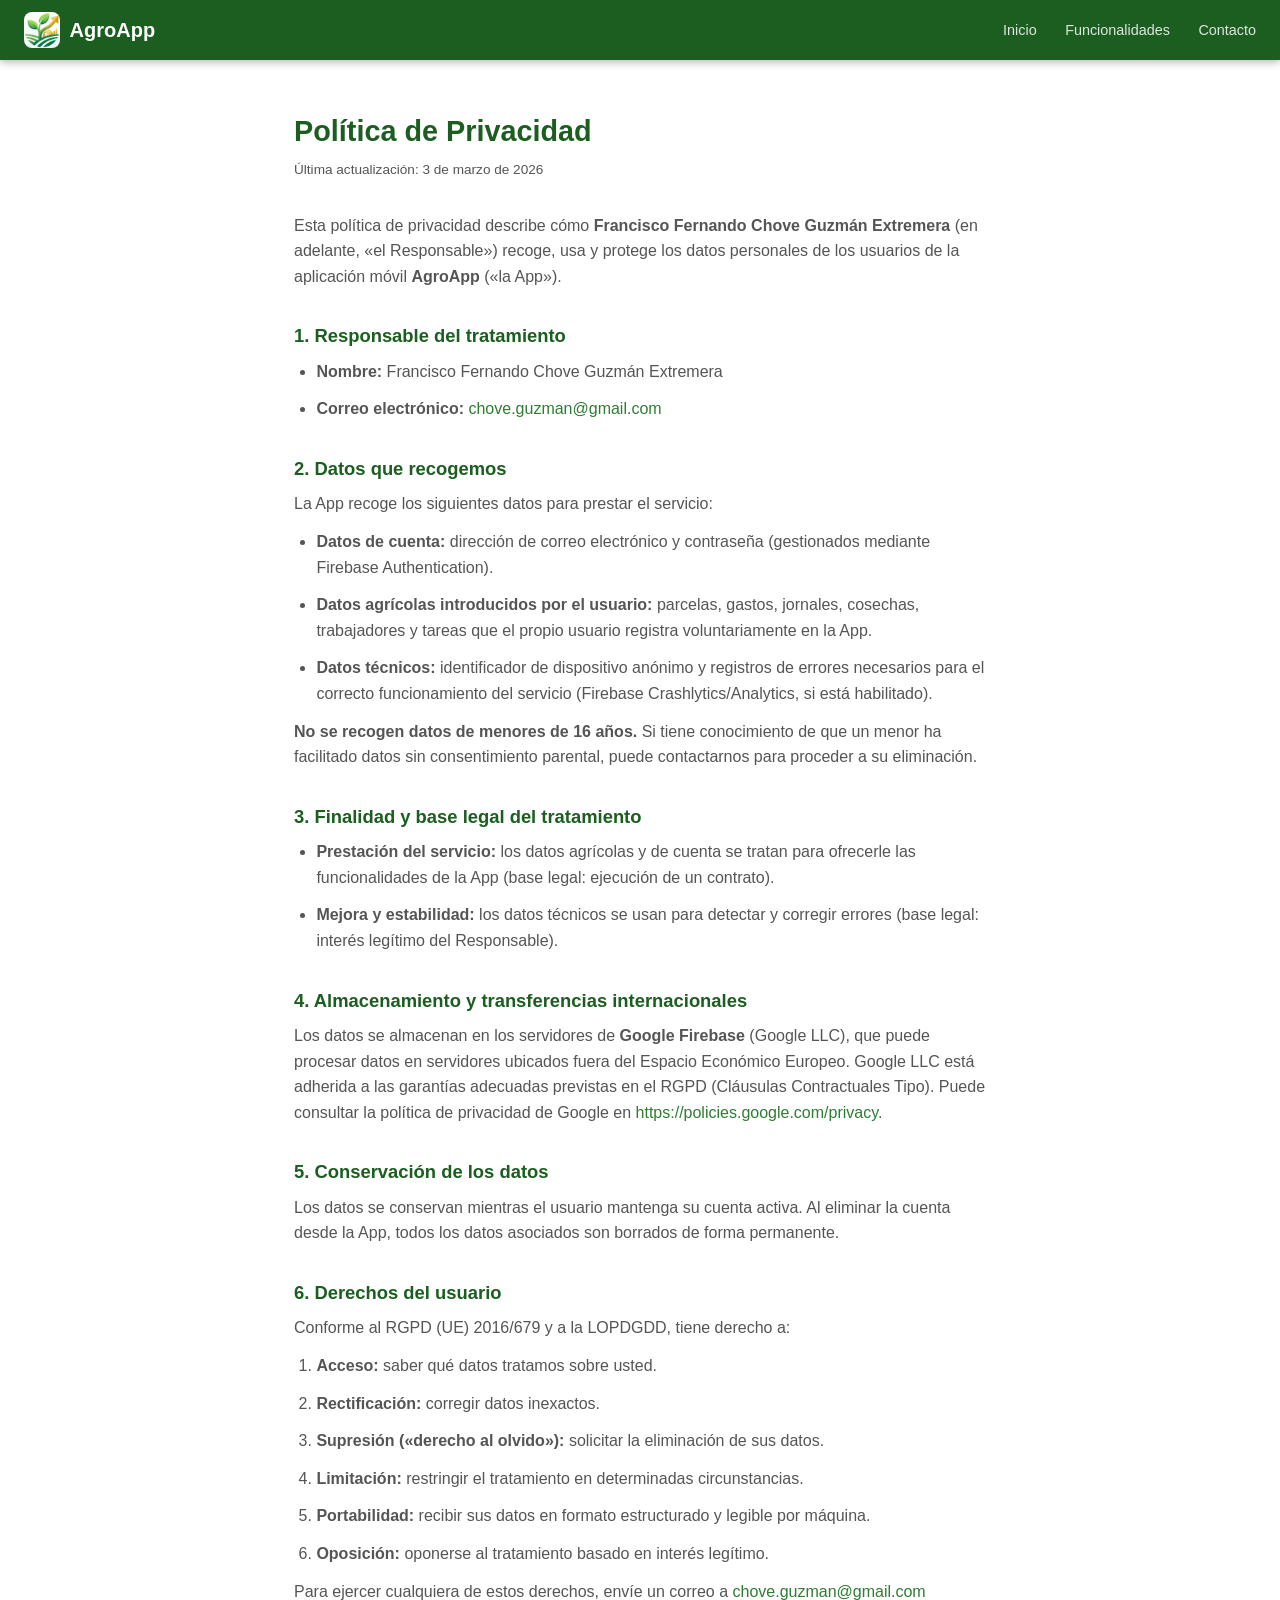
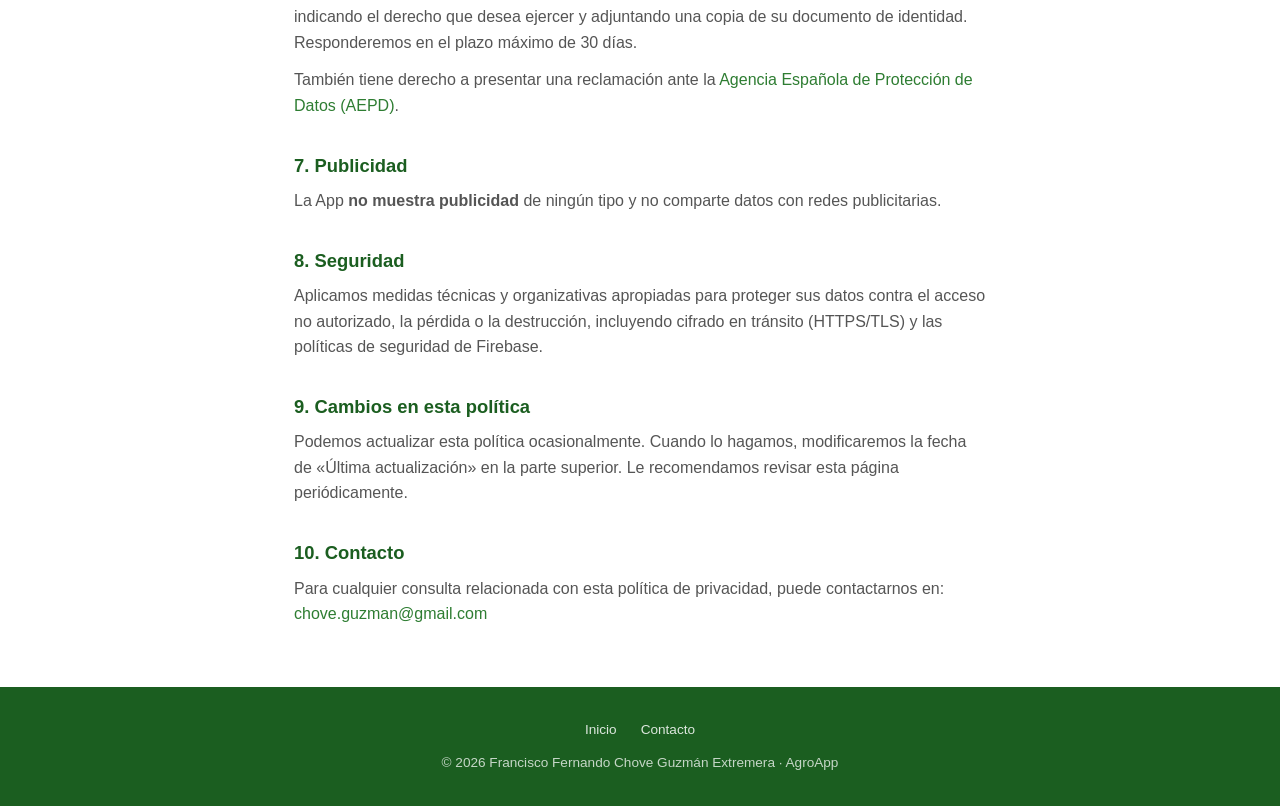
==== politica-privacidad.html @ 94ca84e6 "Web creation" ====
<!DOCTYPE html>
<html lang="es">
<head>
  <meta charset="UTF-8" />
  <meta name="viewport" content="width=device-width, initial-scale=1.0" />
  <title>Política de Privacidad — AgroApp</title>
  <meta name="description" content="Política de privacidad de la aplicación AgroApp." />
  <link rel="icon" type="image/png" href="icon.png" />
  <link rel="stylesheet" href="style.css" />
</head>
<body>

<!-- ===== HEADER ===== -->
<header>
  <div class="logo">
    <img src="icon.png" alt="AgroApp icono" />
    AgroApp
  </div>
  <nav>
    <a href="index.html">Inicio</a>
    <a href="index.html#funcionalidades">Funcionalidades</a>
    <a href="mailto:chove.guzman@gmail.com">Contacto</a>
  </nav>
</header>

<!-- ===== CONTENIDO ===== -->
<main class="prose">

  <h1>Política de Privacidad</h1>
  <p class="last-updated">Última actualización: 3 de marzo de 2026</p>

  <p>
    Esta política de privacidad describe cómo <strong>Francisco Fernando Chove Guzmán Extremera</strong>
    (en adelante, «el Responsable») recoge, usa y protege los datos personales de los usuarios de la
    aplicación móvil <strong>AgroApp</strong> («la App»).
  </p>

  <h2>1. Responsable del tratamiento</h2>
  <ul>
    <li><strong>Nombre:</strong> Francisco Fernando Chove Guzmán Extremera</li>
    <li><strong>Correo electrónico:</strong> <a href="mailto:chove.guzman@gmail.com">chove.guzman@gmail.com</a></li>
  </ul>

  <h2>2. Datos que recogemos</h2>
  <p>La App recoge los siguientes datos para prestar el servicio:</p>
  <ul>
    <li><strong>Datos de cuenta:</strong> dirección de correo electrónico y contraseña (gestionados mediante Firebase Authentication).</li>
    <li><strong>Datos agrícolas introducidos por el usuario:</strong> parcelas, gastos, jornales, cosechas, trabajadores y tareas que el propio usuario registra voluntariamente en la App.</li>
    <li><strong>Datos técnicos:</strong> identificador de dispositivo anónimo y registros de errores necesarios para el correcto funcionamiento del servicio (Firebase Crashlytics/Analytics, si está habilitado).</li>
  </ul>
  <p>
    <strong>No se recogen datos de menores de 16 años.</strong> Si tiene conocimiento de que un menor ha facilitado datos sin consentimiento parental, puede contactarnos para proceder a su eliminación.
  </p>

  <h2>3. Finalidad y base legal del tratamiento</h2>
  <ul>
    <li><strong>Prestación del servicio:</strong> los datos agrícolas y de cuenta se tratan para ofrecerle las funcionalidades de la App (base legal: ejecución de un contrato).</li>
    <li><strong>Mejora y estabilidad:</strong> los datos técnicos se usan para detectar y corregir errores (base legal: interés legítimo del Responsable).</li>
  </ul>

  <h2>4. Almacenamiento y transferencias internacionales</h2>
  <p>
    Los datos se almacenan en los servidores de <strong>Google Firebase</strong> (Google LLC), que puede procesar datos en servidores ubicados fuera del Espacio Económico Europeo.
    Google LLC está adherida a las garantías adecuadas previstas en el RGPD (Cláusulas Contractuales Tipo).
    Puede consultar la política de privacidad de Google en
    <a href="https://policies.google.com/privacy" target="_blank" rel="noopener">https://policies.google.com/privacy</a>.
  </p>

  <h2>5. Conservación de los datos</h2>
  <p>
    Los datos se conservan mientras el usuario mantenga su cuenta activa. Al eliminar la cuenta desde la App, todos los datos asociados son borrados de forma permanente.
  </p>

  <h2>6. Derechos del usuario</h2>
  <p>Conforme al RGPD (UE) 2016/679 y a la LOPDGDD, tiene derecho a:</p>
  <ol>
    <li><strong>Acceso:</strong> saber qué datos tratamos sobre usted.</li>
    <li><strong>Rectificación:</strong> corregir datos inexactos.</li>
    <li><strong>Supresión («derecho al olvido»):</strong> solicitar la eliminación de sus datos.</li>
    <li><strong>Limitación:</strong> restringir el tratamiento en determinadas circunstancias.</li>
    <li><strong>Portabilidad:</strong> recibir sus datos en formato estructurado y legible por máquina.</li>
    <li><strong>Oposición:</strong> oponerse al tratamiento basado en interés legítimo.</li>
  </ol>
  <p>
    Para ejercer cualquiera de estos derechos, envíe un correo a
    <a href="mailto:chove.guzman@gmail.com">chove.guzman@gmail.com</a>
    indicando el derecho que desea ejercer y adjuntando una copia de su documento de identidad.
    Responderemos en el plazo máximo de 30 días.
  </p>
  <p>
    También tiene derecho a presentar una reclamación ante la
    <a href="https://www.aepd.es" target="_blank" rel="noopener">Agencia Española de Protección de Datos (AEPD)</a>.
  </p>

  <h2>7. Publicidad</h2>
  <p>
    La App <strong>no muestra publicidad</strong> de ningún tipo y no comparte datos con redes publicitarias.
  </p>

  <h2>8. Seguridad</h2>
  <p>
    Aplicamos medidas técnicas y organizativas apropiadas para proteger sus datos contra el acceso no autorizado,
    la pérdida o la destrucción, incluyendo cifrado en tránsito (HTTPS/TLS) y las políticas de seguridad de Firebase.
  </p>

  <h2>9. Cambios en esta política</h2>
  <p>
    Podemos actualizar esta política ocasionalmente. Cuando lo hagamos, modificaremos la fecha de «Última actualización»
    en la parte superior. Le recomendamos revisar esta página periódicamente.
  </p>

  <h2>10. Contacto</h2>
  <p>
    Para cualquier consulta relacionada con esta política de privacidad, puede contactarnos en:<br />
    <a href="mailto:chove.guzman@gmail.com">chove.guzman@gmail.com</a>
  </p>

</main>

<!-- ===== FOOTER ===== -->
<footer>
  <div class="footer-links">
    <a href="index.html">Inicio</a>
    <a href="mailto:chove.guzman@gmail.com">Contacto</a>
  </div>
  <p>© 2026 Francisco Fernando Chove Guzmán Extremera · AgroApp</p>
</footer>

</body>
</html>
---- style.css ----
/* ===== Reset & Base ===== */
*, *::before, *::after { box-sizing: border-box; margin: 0; padding: 0; }

:root {
  --green-dark:  #1b5e20;
  --green-mid:   #2e7d32;
  --green-light: #43a047;
  --green-pale:  #e8f5e9;
  --gold:        #f9a825;
  --text:        #1c1c1e;
  --text-muted:  #555;
  --bg:          #fff;
  --radius:      12px;
  --shadow:      0 4px 20px rgba(0,0,0,.08);
}

html { scroll-behavior: smooth; }

body {
  font-family: -apple-system, BlinkMacSystemFont, 'Segoe UI', Roboto, sans-serif;
  color: var(--text);
  background: var(--bg);
  line-height: 1.6;
}

a { color: var(--green-mid); text-decoration: none; }
a:hover { text-decoration: underline; }

/* ===== Header / Nav ===== */
header {
  position: sticky; top: 0; z-index: 100;
  background: var(--green-dark);
  color: #fff;
  padding: 0 1.5rem;
  display: flex; align-items: center; justify-content: space-between;
  height: 60px;
  box-shadow: 0 2px 8px rgba(0,0,0,.3);
}

.logo {
  display: flex; align-items: center; gap: .6rem;
  font-size: 1.25rem; font-weight: 700; color: #fff;
}
.logo img { width: 36px; height: 36px; border-radius: 8px; }

nav a {
  color: rgba(255,255,255,.85);
  margin-left: 1.5rem;
  font-size: .9rem;
}
nav a:hover { color: #fff; text-decoration: none; }

/* ===== Hero ===== */
.hero {
  background: linear-gradient(135deg, var(--green-dark) 0%, var(--green-mid) 60%, var(--green-light) 100%);
  color: #fff;
  text-align: center;
  padding: 5rem 1.5rem 4rem;
}

.hero img.app-icon {
  width: 110px; height: 110px;
  border-radius: 24px;
  box-shadow: 0 8px 32px rgba(0,0,0,.35);
  margin-bottom: 1.5rem;
}

.hero h1 {
  font-size: clamp(2rem, 5vw, 3rem);
  font-weight: 800;
  margin-bottom: .5rem;
}

.hero .tagline {
  font-size: 1.15rem;
  opacity: .9;
  max-width: 520px;
  margin: 0 auto 2rem;
}

.badge-row {
  display: flex; gap: 1rem; justify-content: center; flex-wrap: wrap;
}

.badge-row img { height: 52px; }

/* ===== Sections ===== */
section { padding: 4rem 1.5rem; }
section:not(.hero):nth-child(even) { background: var(--green-pale); }

.container { max-width: 960px; margin: 0 auto; }

.section-title {
  font-size: 1.6rem; font-weight: 700;
  color: var(--green-dark);
  margin-bottom: 2rem;
  text-align: center;
}

/* ===== Features grid ===== */
.features {
  display: grid;
  grid-template-columns: repeat(auto-fit, minmax(220px, 1fr));
  gap: 1.5rem;
}

.feature-card {
  background: #fff;
  border-radius: var(--radius);
  padding: 1.5rem;
  box-shadow: var(--shadow);
  text-align: center;
}

.feature-card .icon {
  font-size: 2.5rem;
  margin-bottom: .75rem;
}

.feature-card h3 {
  font-size: 1rem; font-weight: 700;
  color: var(--green-dark);
  margin-bottom: .4rem;
}

.feature-card p {
  font-size: .9rem;
  color: var(--text-muted);
}

/* ===== About ===== */
.about-grid {
  display: grid;
  grid-template-columns: 1fr 1fr;
  gap: 2rem;
  align-items: center;
}

.about-grid img {
  width: 100%; border-radius: var(--radius);
  box-shadow: var(--shadow);
}

.about-text p { margin-bottom: 1rem; color: var(--text-muted); }

/* ===== Footer ===== */
footer {
  background: var(--green-dark);
  color: rgba(255,255,255,.75);
  text-align: center;
  padding: 2rem 1.5rem;
  font-size: .85rem;
}

footer a { color: rgba(255,255,255,.85); }
footer a:hover { color: #fff; }

.footer-links {
  display: flex; justify-content: center; gap: 1.5rem;
  margin-bottom: .75rem;
  flex-wrap: wrap;
}

/* ===== Privacy page ===== */
.prose {
  max-width: 740px;
  margin: 0 auto;
  padding: 3rem 1.5rem;
}

.prose h1 {
  font-size: 1.8rem; font-weight: 800;
  color: var(--green-dark);
  margin-bottom: .3rem;
}

.prose .last-updated {
  color: var(--text-muted); font-size: .85rem;
  margin-bottom: 2rem;
}

.prose h2 {
  font-size: 1.15rem; font-weight: 700;
  color: var(--green-dark);
  margin: 2rem 0 .5rem;
}

.prose p, .prose li { color: var(--text-muted); margin-bottom: .75rem; }
.prose ul, .prose ol { padding-left: 1.4rem; }
.prose ul li { list-style: disc; }
.prose ol li { list-style: decimal; }

/* ===== Responsive ===== */
@media (max-width: 640px) {
  .about-grid { grid-template-columns: 1fr; }
  nav { display: none; }
}
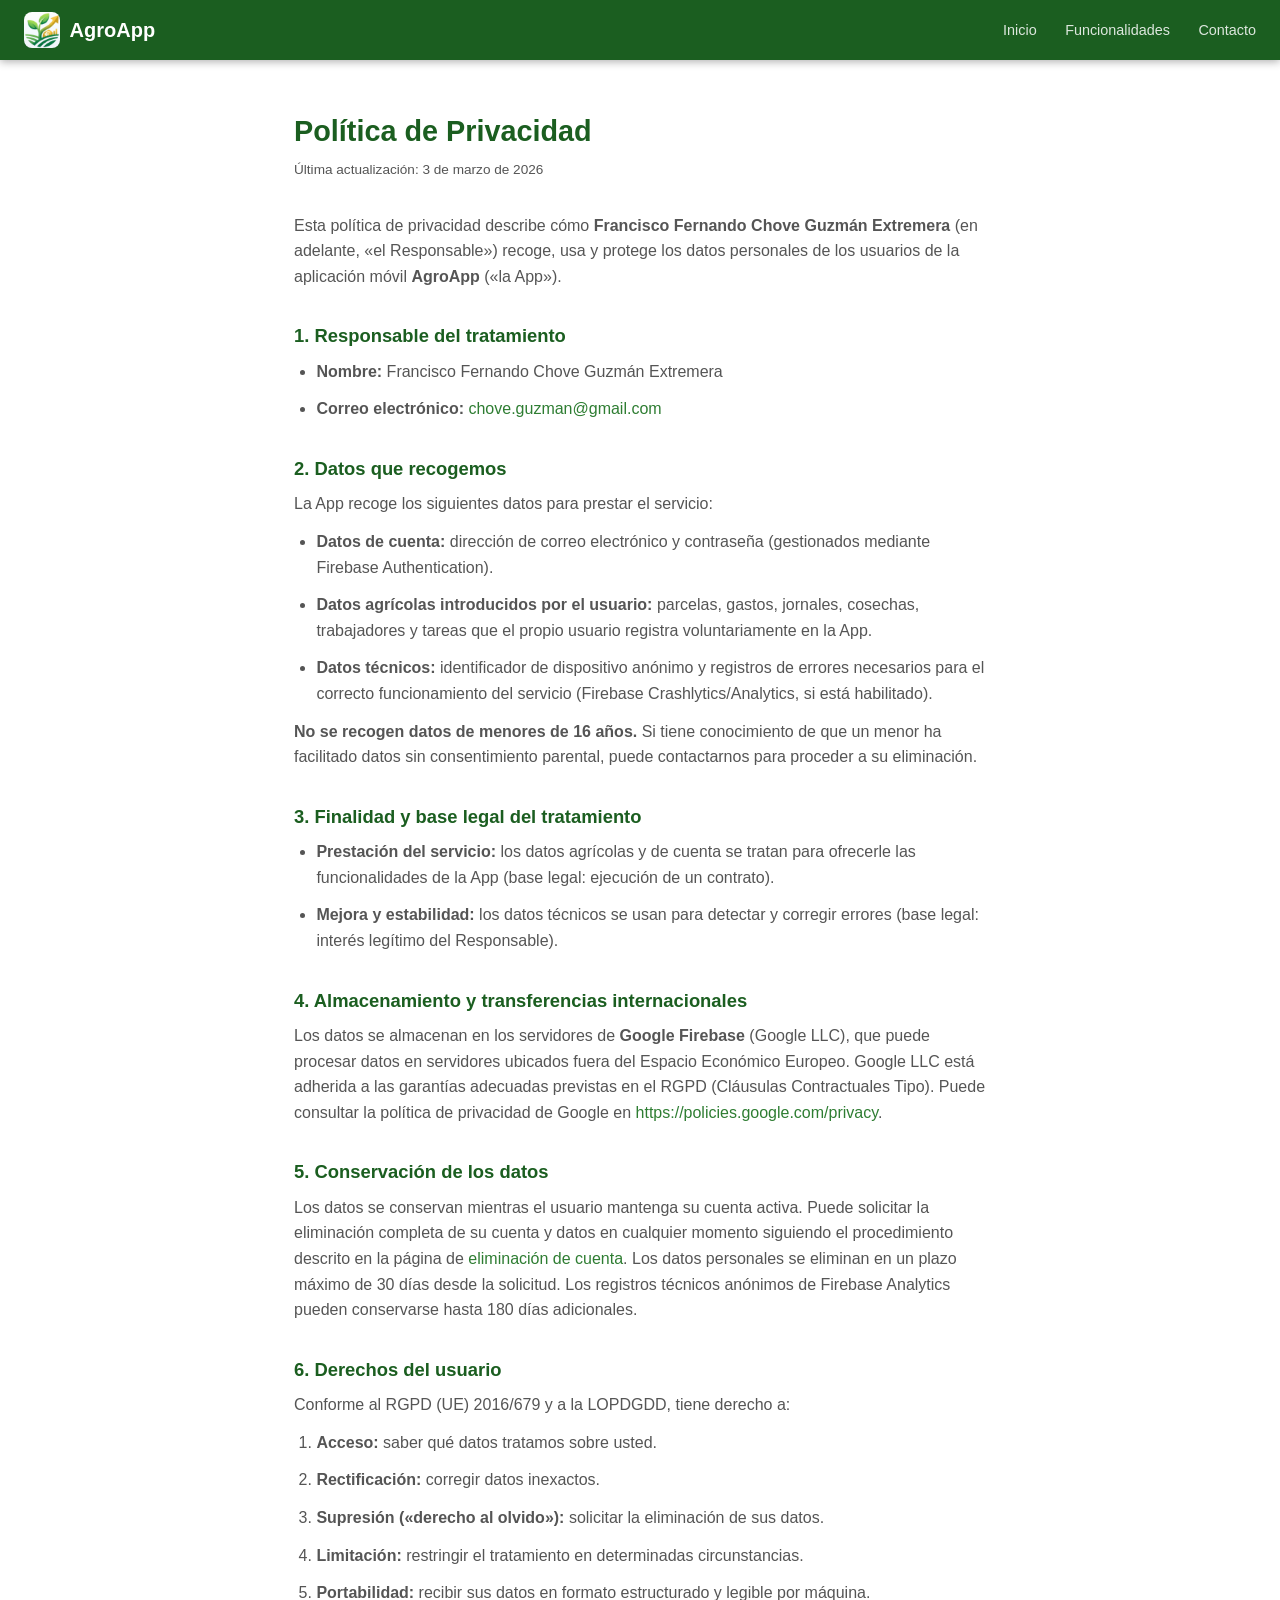
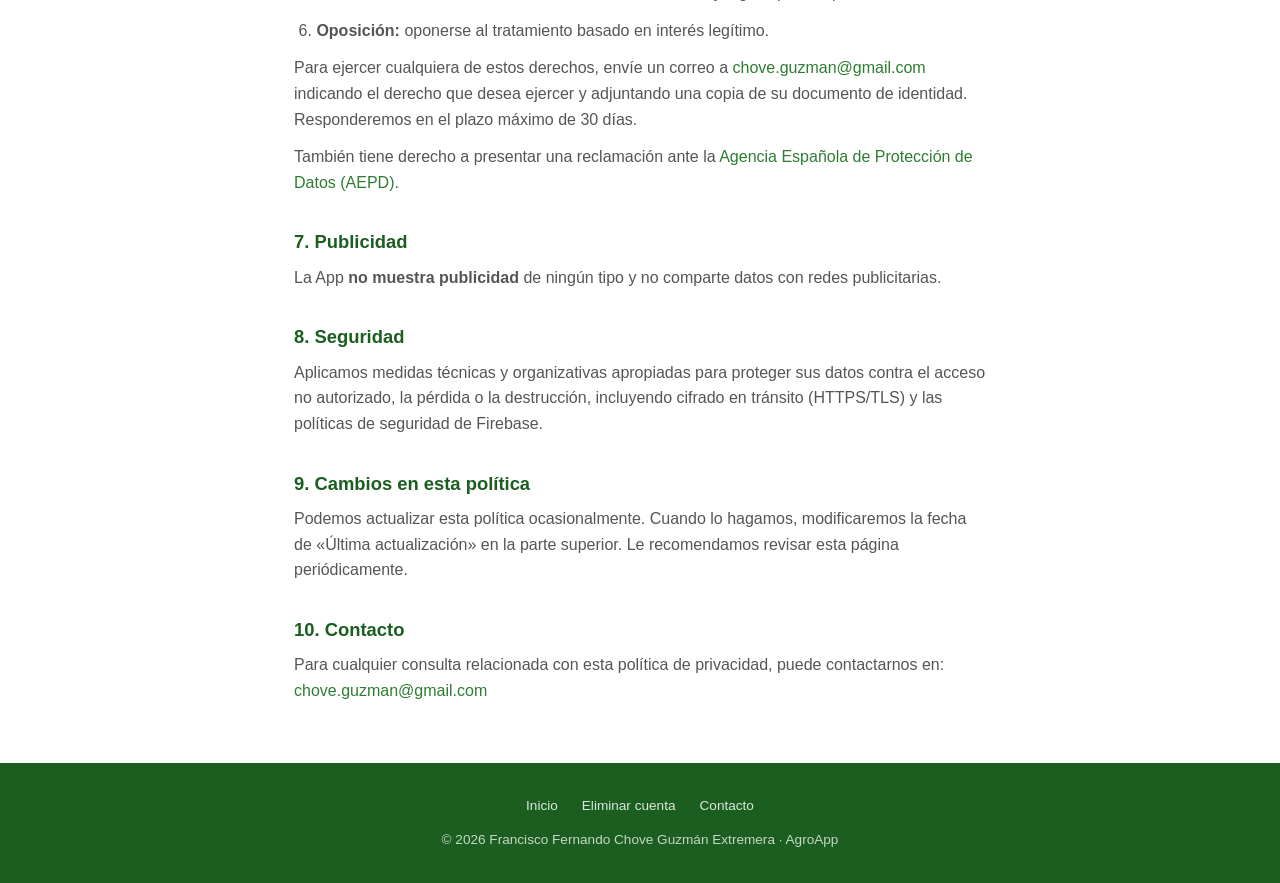
==== commit c6b1d242: "Opción de eliminar cuentas" ====
--- a/politica-privacidad.html
+++ b/politica-privacidad.html
@@ -68,7 +68,10 @@
 
   <h2>5. Conservación de los datos</h2>
   <p>
-    Los datos se conservan mientras el usuario mantenga su cuenta activa. Al eliminar la cuenta desde la App, todos los datos asociados son borrados de forma permanente.
+    Los datos se conservan mientras el usuario mantenga su cuenta activa. Puede solicitar la eliminación completa de su cuenta y datos en cualquier momento siguiendo el procedimiento descrito en la página de
+    <a href="eliminar-cuenta.html">eliminación de cuenta</a>.
+    Los datos personales se eliminan en un plazo máximo de 30 días desde la solicitud.
+    Los registros técnicos anónimos de Firebase Analytics pueden conservarse hasta 180 días adicionales.
   </p>
 
   <h2>6. Derechos del usuario</h2>
@@ -121,6 +124,7 @@
 <footer>
   <div class="footer-links">
     <a href="index.html">Inicio</a>
+    <a href="eliminar-cuenta.html">Eliminar cuenta</a>
     <a href="mailto:chove.guzman@gmail.com">Contacto</a>
   </div>
   <p>© 2026 Francisco Fernando Chove Guzmán Extremera · AgroApp</p>
